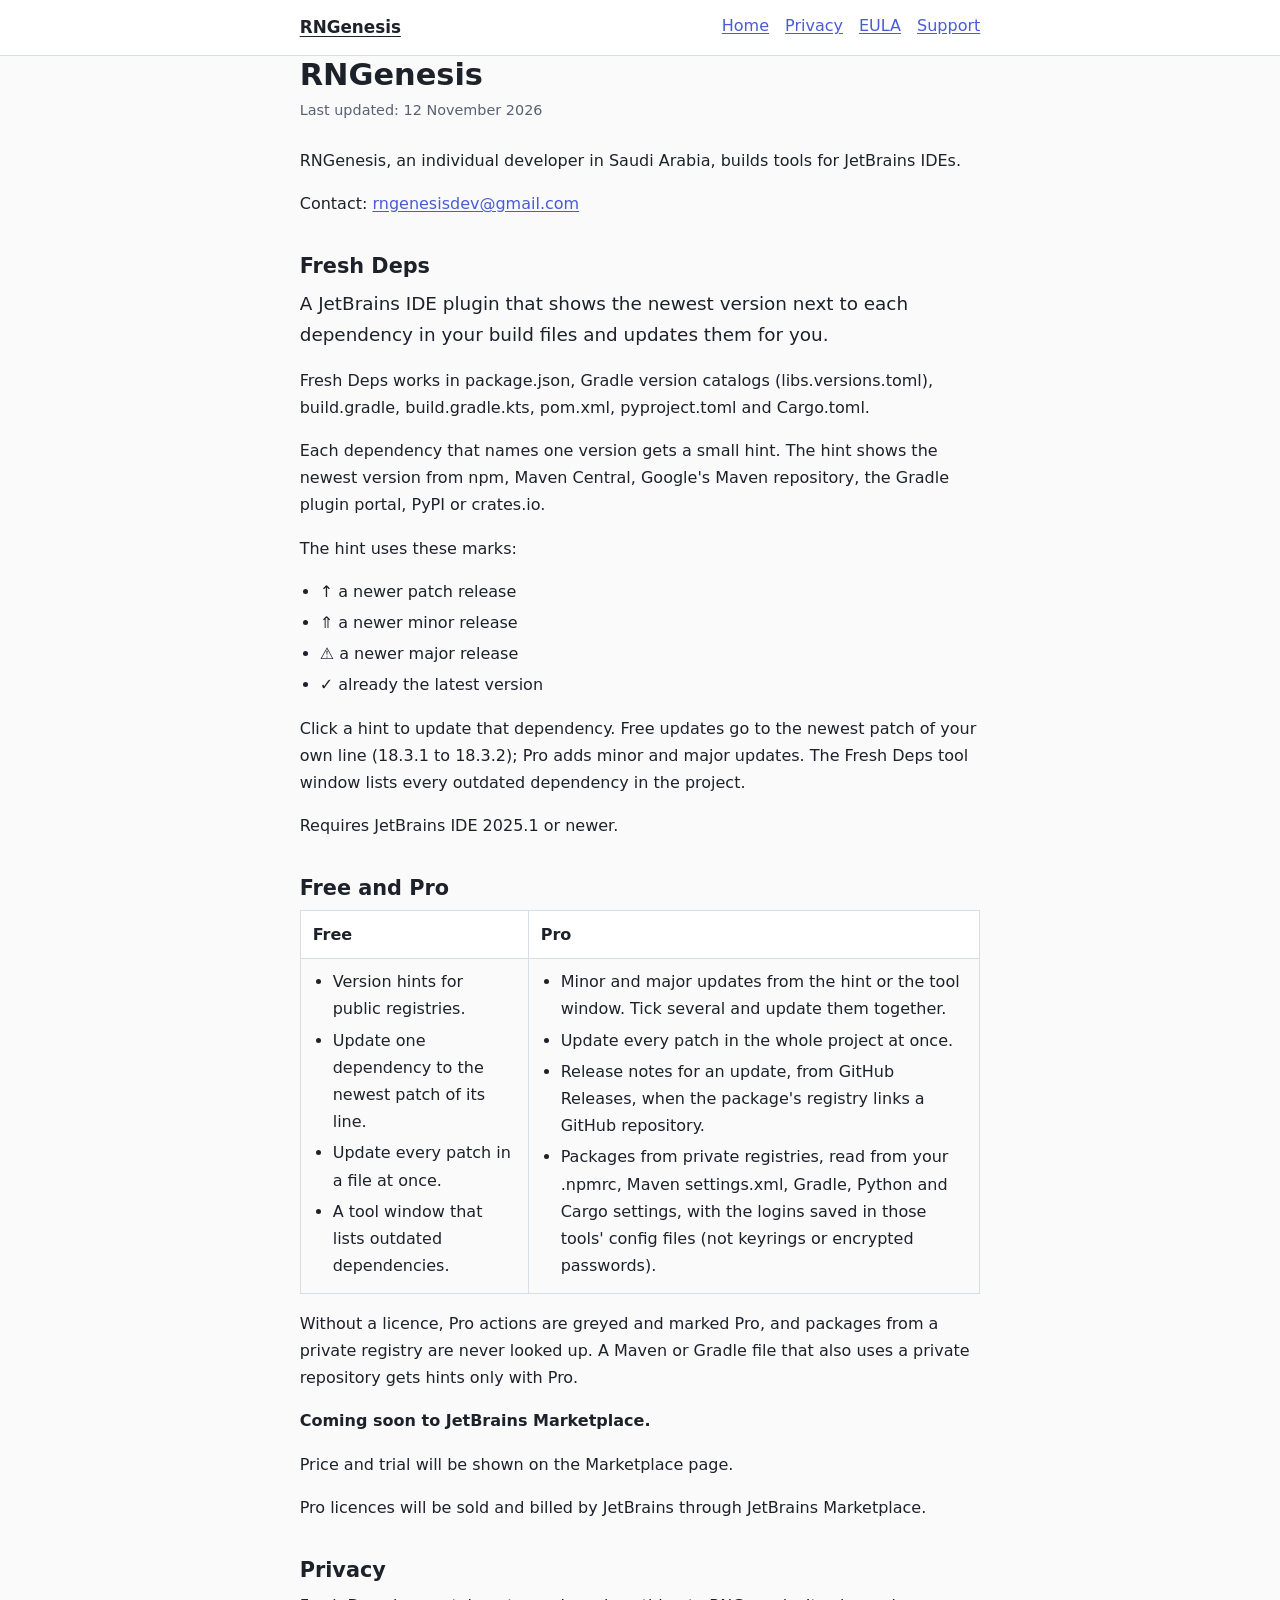
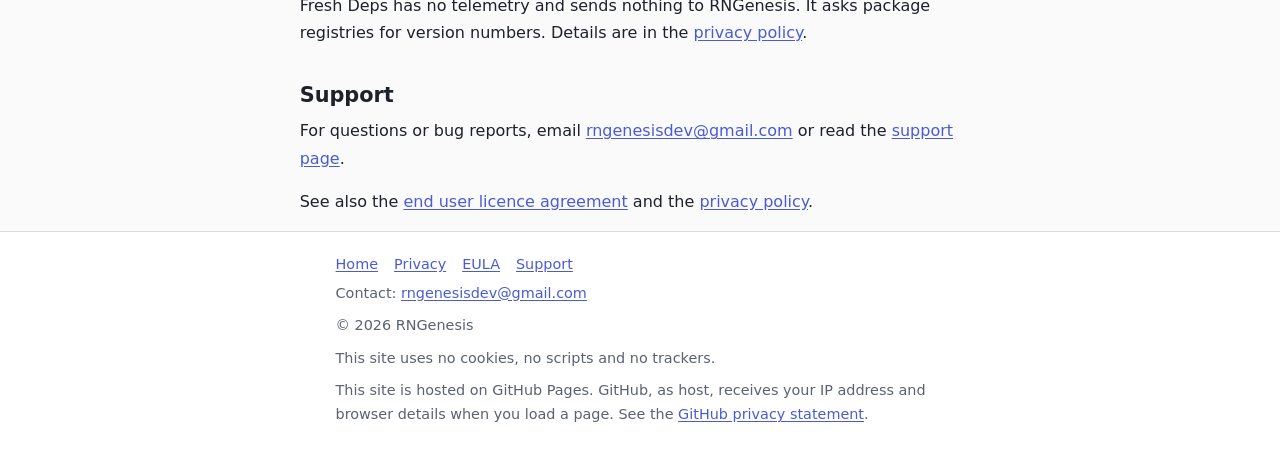
==== index.html @ c31cb67f "RNGenesis site: home, privacy policy, EULA, support" ====
<!doctype html>
<html lang="en">
<head>
  <meta charset="utf-8">
  <meta name="viewport" content="width=device-width, initial-scale=1">
  <title>RNGenesis</title>
  <meta name="description" content="RNGenesis, an individual developer in Saudi Arabia, builds tools for JetBrains IDEs.">
  <link rel="stylesheet" href="style.css">
</head>
<body>

<header class="site-header">
  <div class="wrap">
    <a class="brand" href="index.html">RNGenesis</a>
    <nav aria-label="Main">
      <ul>
        <li><a href="index.html">Home</a></li>
        <li><a href="privacy.html">Privacy</a></li>
        <li><a href="eula.html">EULA</a></li>
        <li><a href="support.html">Support</a></li>
      </ul>
    </nav>
  </div>
</header>

<main class="wrap">

  <h1>RNGenesis</h1>
  <p class="updated">Last updated: 12 November 2026</p>

  <section>
    <p>RNGenesis, an individual developer in Saudi Arabia, builds tools for JetBrains IDEs.</p>
    <p>Contact: <a href="mailto:rngenesisdev@gmail.com">rngenesisdev@gmail.com</a></p>
  </section>

  <section>
    <h2>Fresh Deps</h2>
    <p class="lead">A JetBrains IDE plugin that shows the newest version next to each dependency in your build files and updates them for you.</p>

    <p>Fresh Deps works in package.json, Gradle version catalogs (libs.versions.toml), build.gradle, build.gradle.kts, pom.xml, pyproject.toml and Cargo.toml.</p>

    <p>Each dependency that names one version gets a small hint. The hint shows the newest version from npm, Maven Central, Google's Maven repository, the Gradle plugin portal, PyPI or crates.io.</p>

    <p>The hint uses these marks:</p>
    <ul>
      <li>↑ a newer patch release</li>
      <li>⇑ a newer minor release</li>
      <li>⚠ a newer major release</li>
      <li>✓ already the latest version</li>
    </ul>

    <p>Click a hint to update that dependency. Free updates go to the newest patch of your own line (18.3.1 to 18.3.2); Pro adds minor and major updates. The Fresh Deps tool window lists every outdated dependency in the project.</p>

    <p>Requires JetBrains IDE 2025.1 or newer.</p>
  </section>

  <section>
    <h2>Free and Pro</h2>

    <div class="table-wrap">
      <table>
        <thead>
          <tr>
            <th scope="col">Free</th>
            <th scope="col">Pro</th>
          </tr>
        </thead>
        <tbody>
          <tr>
            <td>
              <ul>
                <li>Version hints for public registries.</li>
                <li>Update one dependency to the newest patch of its line.</li>
                <li>Update every patch in a file at once.</li>
                <li>A tool window that lists outdated dependencies.</li>
              </ul>
            </td>
            <td>
              <ul>
                <li>Minor and major updates from the hint or the tool window. Tick several and update them together.</li>
                <li>Update every patch in the whole project at once.</li>
                <li>Release notes for an update, from GitHub Releases, when the package's registry links a GitHub repository.</li>
                <li>Packages from private registries, read from your .npmrc, Maven settings.xml, Gradle, Python and Cargo settings, with the logins saved in those tools' config files (not keyrings or encrypted passwords).</li>
              </ul>
            </td>
          </tr>
        </tbody>
      </table>
    </div>

    <p>Without a licence, Pro actions are greyed and marked Pro, and packages from a private registry are never looked up. A Maven or Gradle file that also uses a private repository gets hints only with Pro.</p>

    <p><strong>Coming soon to JetBrains Marketplace.</strong></p>

    <p>Price and trial will be shown on the Marketplace page.</p>
    <p>Pro licences will be sold and billed by JetBrains through JetBrains Marketplace.</p>
  </section>

  <section>
    <h2>Privacy</h2>
    <p>Fresh Deps has no telemetry and sends nothing to RNGenesis. It asks package registries for version numbers. Details are in the <a href="privacy.html">privacy policy</a>.</p>
  </section>

  <section>
    <h2>Support</h2>
    <p>For questions or bug reports, email <a href="mailto:rngenesisdev@gmail.com">rngenesisdev@gmail.com</a> or read the <a href="support.html">support page</a>.</p>
    <p>See also the <a href="eula.html">end user licence agreement</a> and the <a href="privacy.html">privacy policy</a>.</p>
  </section>

</main>

<footer class="site-footer">
  <div class="wrap">
    <nav aria-label="Footer">
      <ul>
        <li><a href="index.html">Home</a></li>
        <li><a href="privacy.html">Privacy</a></li>
        <li><a href="eula.html">EULA</a></li>
        <li><a href="support.html">Support</a></li>
      </ul>
    </nav>
    <p>Contact: <a href="mailto:rngenesisdev@gmail.com">rngenesisdev@gmail.com</a></p>
    <p>&copy; 2026 RNGenesis</p>
    <p>This site uses no cookies, no scripts and no trackers.</p>
    <p>This site is hosted on GitHub Pages. GitHub, as host, receives your IP address and browser details when you load a page. See the <a href="https://docs.github.com/en/site-policy/privacy-policies/github-general-privacy-statement">GitHub privacy statement</a>.</p>
  </div>
</footer>

</body>
</html>
---- style.css ----
/* Shared stylesheet for the RNGenesis site. No web fonts, no images, no scripts. */

:root {
  color-scheme: light dark;
  --bg: #fafafb;
  --surface: #ffffff;
  --text: #1d2129;
  --muted: #5a6170;
  --accent: #4a5bd4;
  --accent-text: #ffffff;
  --border: #d9dde6;
  --code-bg: #eef0f5;
  --note-bg: #f0f2fb;
  --focus: #4a5bd4;
  --font: system-ui, -apple-system, "Segoe UI", Roboto, "Helvetica Neue", Arial, sans-serif;
  --mono: ui-monospace, SFMono-Regular, Menlo, Consolas, "Liberation Mono", monospace;
}

@media (prefers-color-scheme: dark) {
  :root:not([data-theme="light"]) {
    --bg: #14161b;
    --surface: #1b1e25;
    --text: #e6e8ee;
    --muted: #a3a9b8;
    --accent: #8f9cf5;
    --accent-text: #14161b;
    --border: #2f3440;
    --code-bg: #242833;
    --note-bg: #1f2431;
    --focus: #8f9cf5;
  }
}

:root[data-theme="dark"] {
  --bg: #14161b;
  --surface: #1b1e25;
  --text: #e6e8ee;
  --muted: #a3a9b8;
  --accent: #8f9cf5;
  --accent-text: #14161b;
  --border: #2f3440;
  --code-bg: #242833;
  --note-bg: #1f2431;
  --focus: #8f9cf5;
}

* {
  box-sizing: border-box;
}

html {
  -webkit-text-size-adjust: 100%;
  text-size-adjust: 100%;
}

body {
  margin: 0;
  background: var(--bg);
  color: var(--text);
  font-family: var(--font);
  font-size: 1rem;
  line-height: 1.7;
}

.wrap {
  max-width: 70ch;
  margin: 0 auto;
  padding: 0 1rem;
}

/* Header */

.site-header {
  border-bottom: 1px solid var(--border);
  background: var(--surface);
}

.site-header .wrap {
  display: flex;
  flex-wrap: wrap;
  align-items: center;
  justify-content: space-between;
  gap: 0.5rem 1rem;
  padding-top: 0.75rem;
  padding-bottom: 0.75rem;
}

.brand {
  font-weight: 700;
  font-size: 1.05rem;
  color: var(--text);
}

.site-header nav ul,
.site-footer nav ul {
  list-style: none;
  margin: 0;
  padding: 0;
  display: flex;
  flex-wrap: wrap;
  gap: 0.25rem 1rem;
}

/* Main */

main {
  padding-top: 1.5rem;
  padding-bottom: 2rem;
}

h1 {
  font-size: 1.9rem;
  line-height: 1.25;
  margin: 0 0 0.25rem;
}

h2 {
  font-size: 1.3rem;
  line-height: 1.3;
  margin: 2.25rem 0 0.5rem;
}

p {
  margin: 0 0 1rem;
}

ul,
ol {
  margin: 0 0 1rem;
  padding-left: 1.25rem;
}

li {
  margin-bottom: 0.25rem;
}

.updated {
  color: var(--muted);
  font-size: 0.9rem;
  margin-bottom: 1.5rem;
}

.lead {
  font-size: 1.15rem;
  color: var(--text);
}

a {
  color: var(--accent);
  text-decoration: underline;
  text-underline-offset: 0.15em;
}

a:focus-visible,
.button:focus-visible {
  outline: 2px solid var(--focus);
  outline-offset: 2px;
}

code {
  font-family: var(--mono);
  font-size: 0.92em;
  background: var(--code-bg);
  padding: 0.05em 0.3em;
  border-radius: 4px;
}

/* Button */

.button {
  display: inline-block;
  background: var(--accent);
  color: var(--accent-text);
  text-decoration: none;
  font-weight: 600;
  padding: 0.6rem 1.1rem;
  border-radius: 6px;
  margin: 0.25rem 0 1rem;
}

.button:hover {
  filter: brightness(1.08);
}

/* Tables scroll sideways on narrow screens */

.table-wrap {
  overflow-x: auto;
  margin: 0 0 1rem;
  -webkit-overflow-scrolling: touch;
}

table {
  border-collapse: collapse;
  width: 100%;
  min-width: 16rem;
}

th,
td {
  border: 1px solid var(--border);
  padding: 0.6rem 0.75rem;
  text-align: left;
  vertical-align: top;
}

th {
  background: var(--surface);
  font-weight: 700;
}

td ul {
  margin-bottom: 0;
}

/* Footer */

.site-footer {
  border-top: 1px solid var(--border);
  background: var(--surface);
  color: var(--muted);
  font-size: 0.9rem;
}

.site-footer .wrap {
  padding-top: 1.25rem;
  padding-bottom: 1.5rem;
}

.site-footer p {
  margin-bottom: 0.5rem;
}

/* Warning box: safety notices, such as what never to send in a support email */

.warning {
  background: var(--note-bg);
  border-left: 3px solid var(--text);
  padding: 0.6rem 0.9rem;
  margin: 0 0 1rem;
  border-radius: 0 4px 4px 0;
}

.warning p:last-child {
  margin-bottom: 0;
}

/* Long variable names (for example CARGO_REGISTRIES_<NAME>_TOKEN) wrap instead of widening the page */

main li {
  overflow-wrap: break-word;
}

/* Small phones: keep the gutter at 16px, no horizontal page scroll */

@media (max-width: 380px) {
  h1 {
    font-size: 1.6rem;
  }

  h2 {
    font-size: 1.2rem;
  }
}
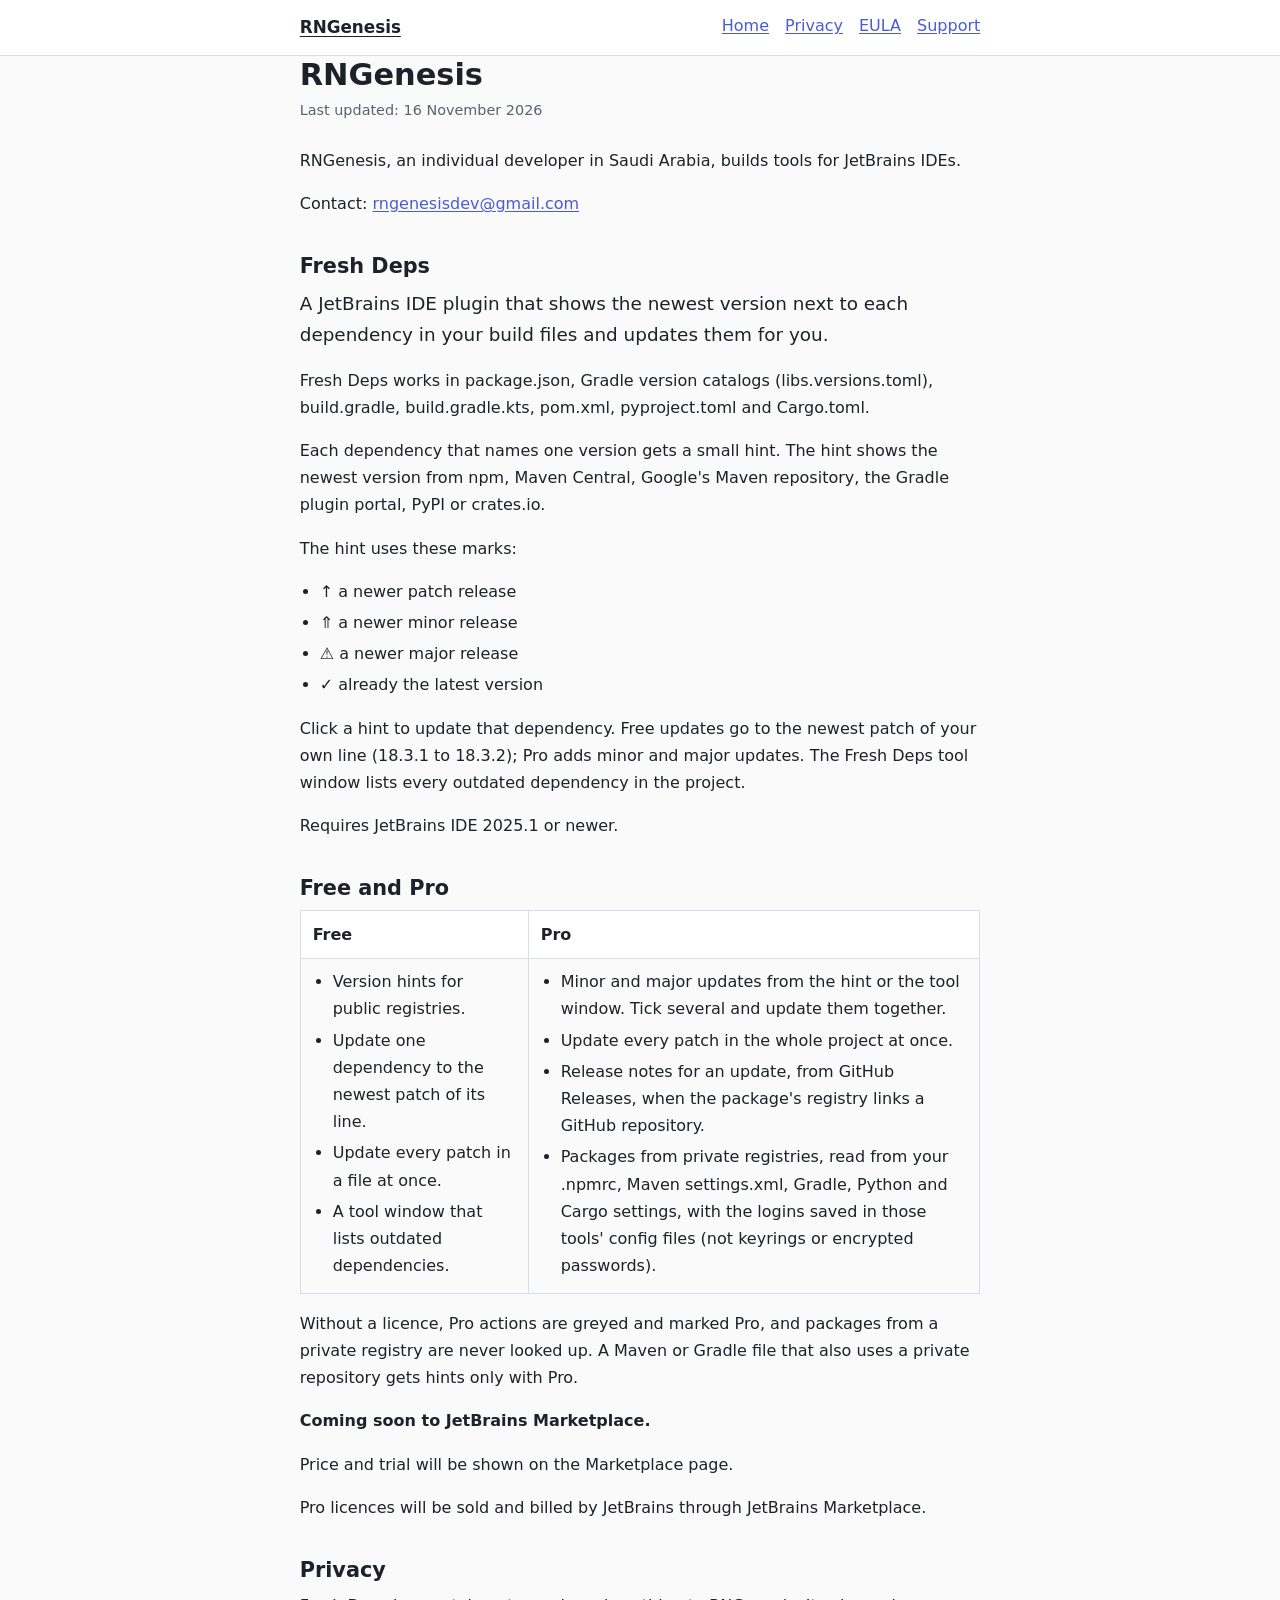
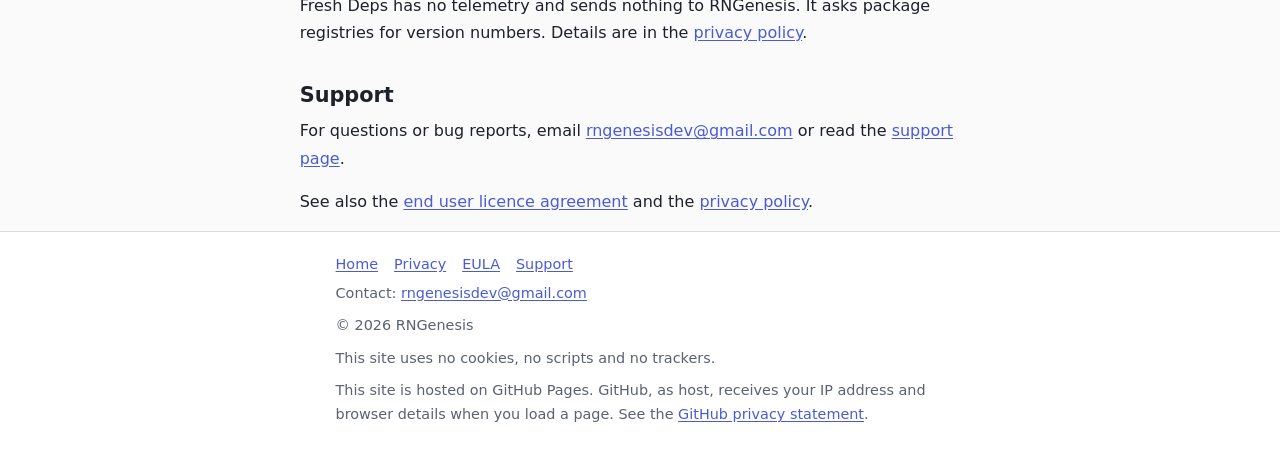
==== commit 63ad7bb3: "Home: last-updated date for the Fresh Deps wording fixes" ====
--- a/index.html
+++ b/index.html
@@ -26,7 +26,7 @@
 <main class="wrap">
 
   <h1>RNGenesis</h1>
-  <p class="updated">Last updated: 12 November 2026</p>
+  <p class="updated">Last updated: 16 November 2026</p>
 
   <section>
     <p>RNGenesis, an individual developer in Saudi Arabia, builds tools for JetBrains IDEs.</p>
